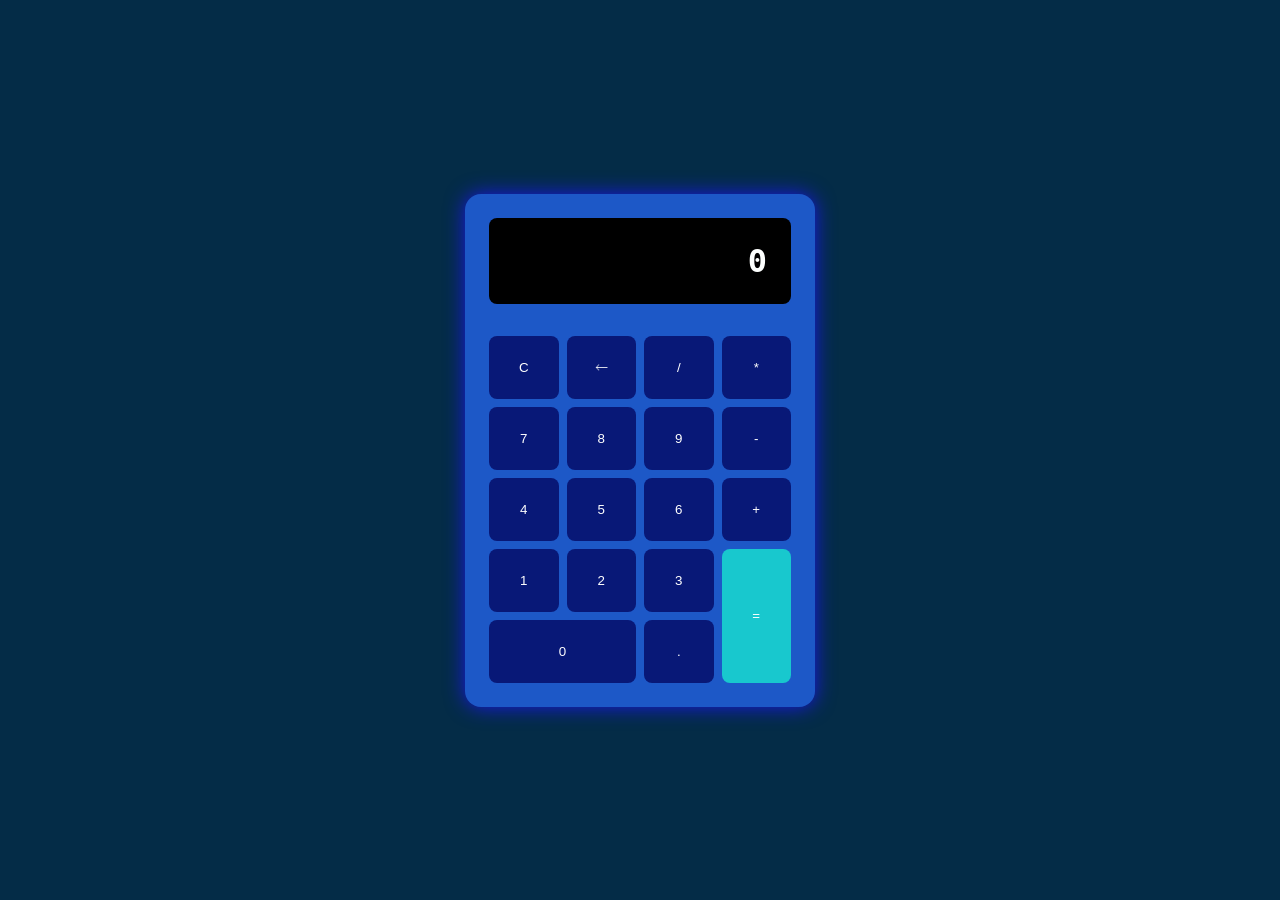
==== index.html @ 7895152b "Add files via upload" ====
<!DOCTYPE html>
<html lang="en">
<head>
    <meta charset="UTF-8">
    <meta name="viewport" content="width=device-width, initial-scale=1.0">
    <title>idk</title>
    <link rel="stylesheet" href="styles.css">
</head>
<body>
    
    <div class="calculadora">
    
      <div class="pantalla">0</div>

      <button class="btn"id="C">C</button>
      <button class="btn" id="borrar">🡐</button>
      <button class="btn">/</button>
      <button class="btn">*</button>
      <button class="btn">7</button>
      <button class="btn">8</button>
      <button class="btn">9</button>
      <button class="btn">-</button>
      <button class="btn">4</button>
      <button class="btn">5</button>
      <button class="btn">6</button>
      <button class="btn">+</button>
      <button class="btn">1</button>
      <button class="btn">2</button>
      <button class="btn">3</button>
      <button class="btn" id="igual">=</button>
      <button class="btn" id="cero">0</button>
      <button class="btn">.</button>

    </div>


    <script src="script.js"></script>
</body>
</html>
---- styles.css ----
* {
    margin: 0;
    padding: 0;
    box-sizing: border-box;
    font-family: sans-serif;


}

body{
     min-height: 100vh;
    background-color: #042c47;
    display: grid;
    place-items: center;
}

.calculadora {
    background-color: #1d58c7;
    color:rgb(253, 255, 254);
    width: 350px;
    max-width: 100%;
    padding: 1.5rem;
    border-radius: 1rem; 
    display:grid;
    grid-template-columns: repeat(4, 1fr);
    gap:.5rem;
    box-shadow: 0 0 20px #1b17e9;
}

.pantalla {

    grid-column: 1 / 5;
    background-color: #000000;
    padding: 1.5rem;
    font-size: 2rem;
    text-align: right;
    border-radius: .5rem;
    margin-bottom: 1.5rem;
    font-family: monospace;
    font-weight: bold;
}


.btn{
    background-color: #081877;
    color: white;
    border: 0;
    padding: 1.5rem .5rem;
    display: flex;
    justify-content: center;
    align-items: center ;
    border-radius: .5rem;
    cursor:pointer;
}

.btn:hover{
    background-color: #003673;
    font-weight: bold;
}

#cero {
    grid-column: span 2;
}

#igual{
    grid-row: span 2;
    background-color: #18c8ce;}

#igual:hover{
    background-color: #003d63;
    
}
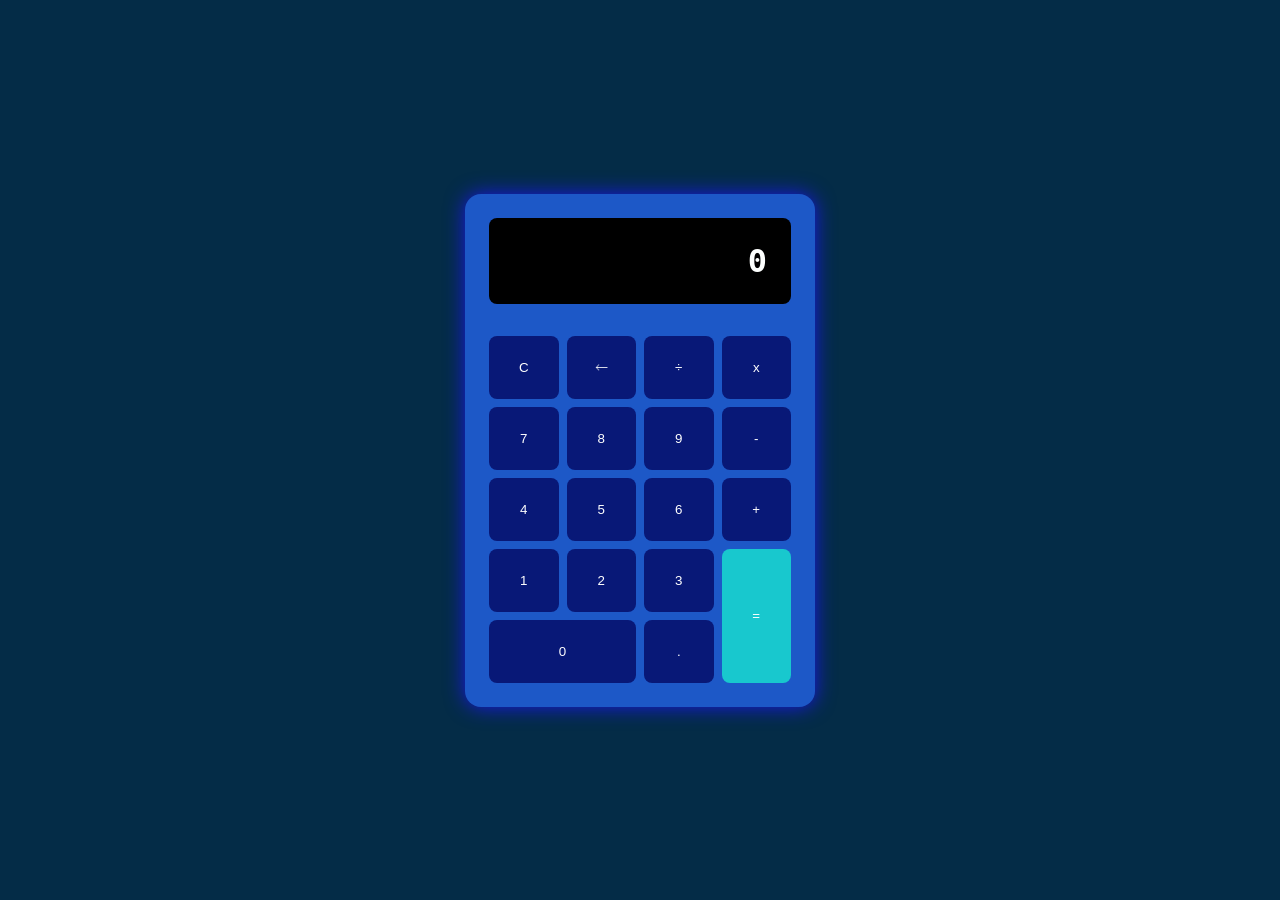
==== commit 7de18fa2: "Replace symbols for division and multiplication buttons" ====
--- a/index.html
+++ b/index.html
@@ -14,8 +14,8 @@
 
       <button class="btn"id="C">C</button>
       <button class="btn" id="borrar">🡐</button>
-      <button class="btn">/</button>
-      <button class="btn">*</button>
+      <button class="btn"> ÷ </button>
+      <button class="btn">x</button>
       <button class="btn">7</button>
       <button class="btn">8</button>
       <button class="btn">9</button>
@@ -36,4 +36,5 @@
 
     <script src="script.js"></script>
 </body>
-</html>+
+</html>
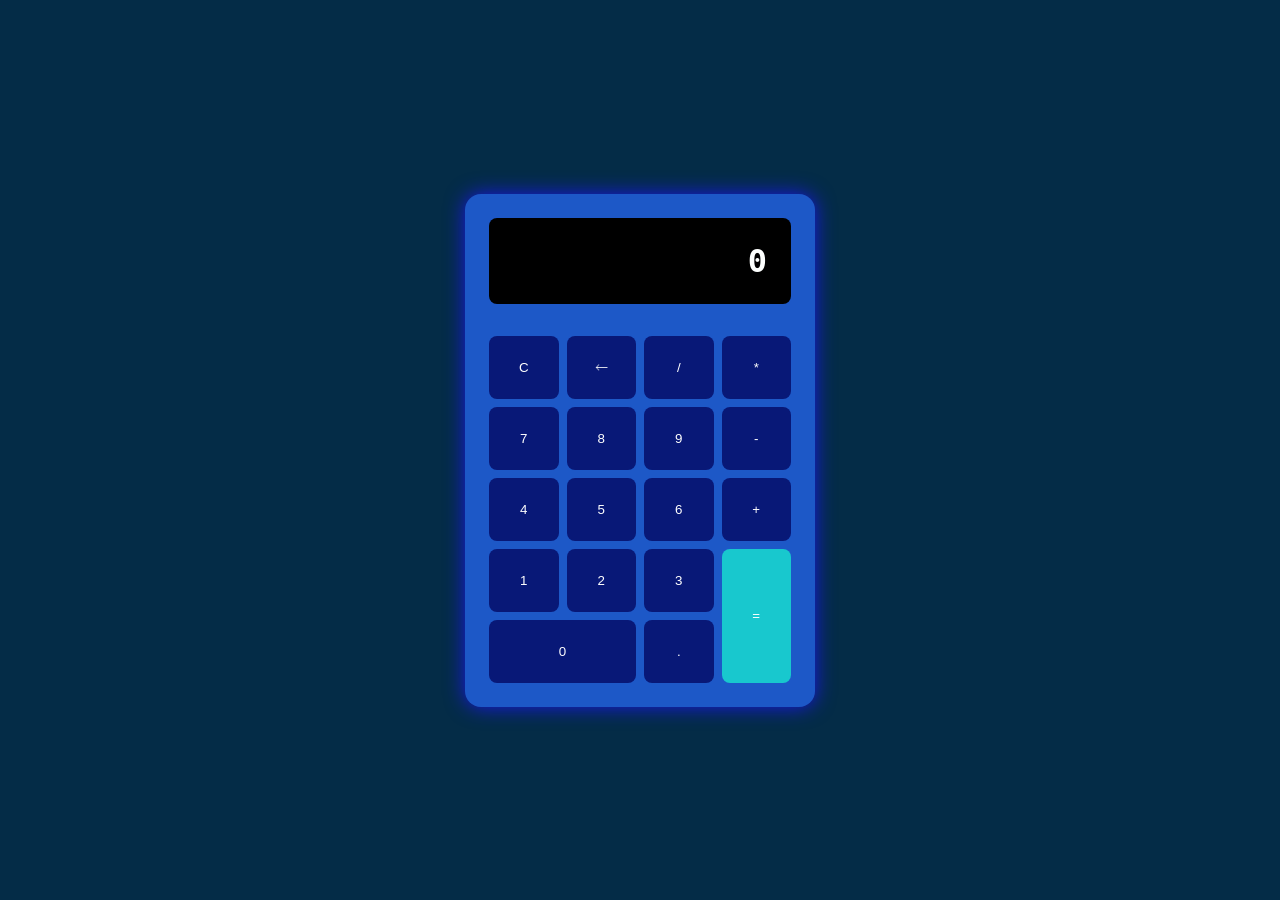
==== commit a9e78c66: "Update index.html" ====
--- a/index.html
+++ b/index.html
@@ -14,8 +14,8 @@
 
       <button class="btn"id="C">C</button>
       <button class="btn" id="borrar">🡐</button>
-      <button class="btn"> ÷ </button>
-      <button class="btn">x</button>
+      <button class="btn"> / </button>
+      <button class="btn">*</button>
       <button class="btn">7</button>
       <button class="btn">8</button>
       <button class="btn">9</button>
@@ -38,3 +38,4 @@
 </body>
 
 </html>
+
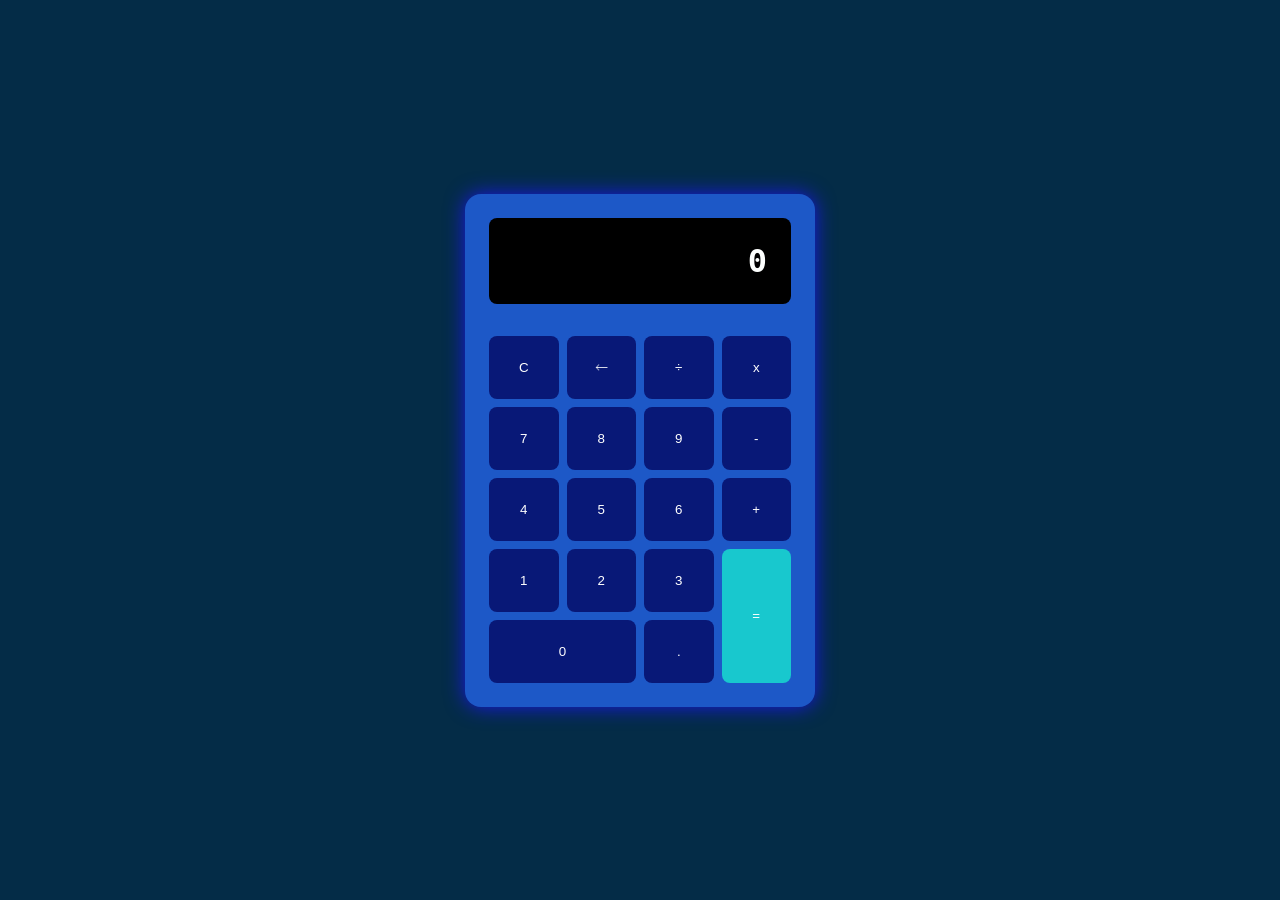
==== commit 756102b5: "Change calculator button symbols Updated calculator buttons for division and multiplication symbols." ====
--- a/index.html
+++ b/index.html
@@ -14,8 +14,8 @@
 
       <button class="btn"id="C">C</button>
       <button class="btn" id="borrar">🡐</button>
-      <button class="btn"> / </button>
-      <button class="btn">*</button>
+      <button class="btn"> ÷</button>
+      <button class="btn">x</button>
       <button class="btn">7</button>
       <button class="btn">8</button>
       <button class="btn">9</button>
@@ -39,3 +39,4 @@
 
 </html>
 
+
